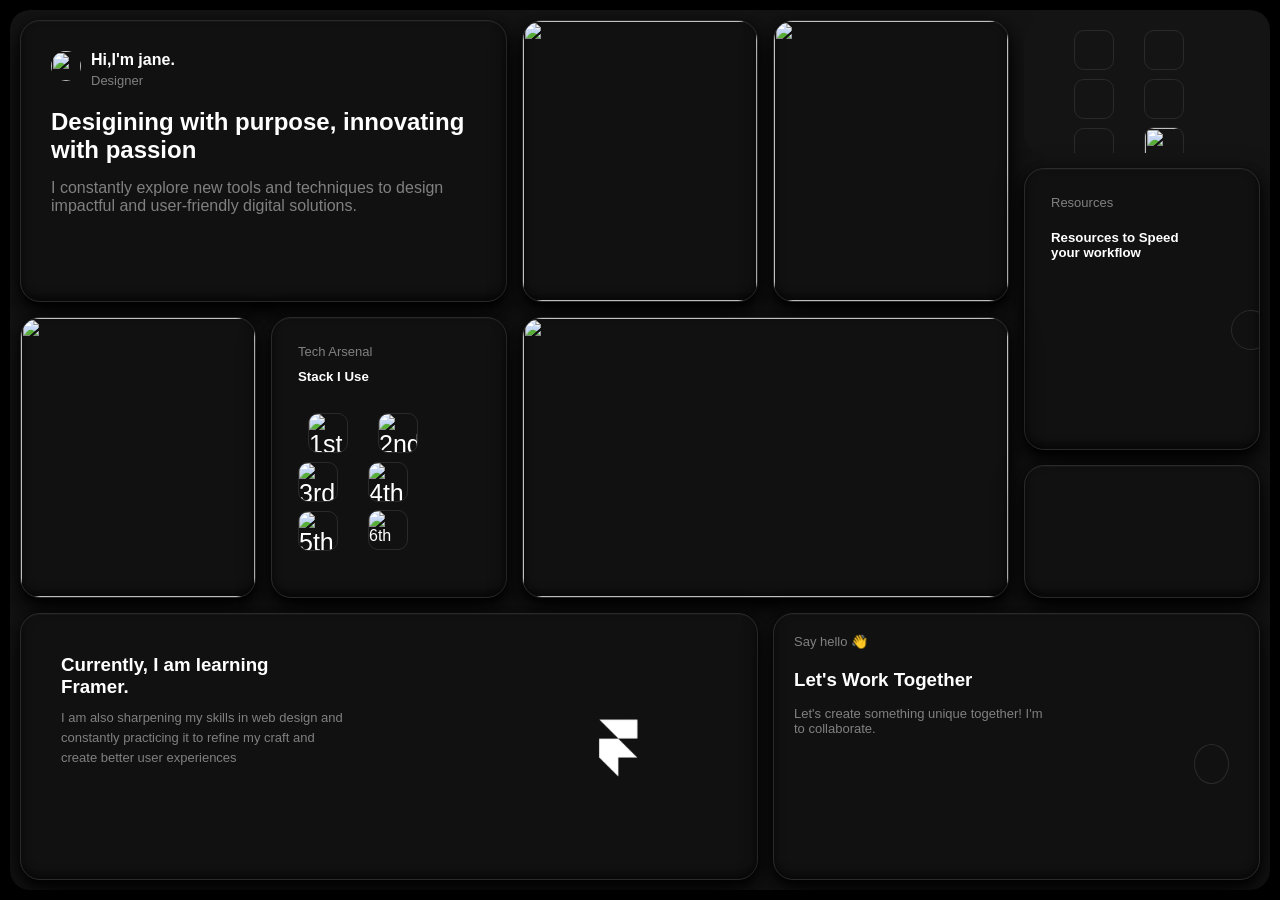
==== liveClass/assigment/assigment-4/index.html @ fc730d68 "folder name change" ====
<!DOCTYPE html>
<html lang="en">
<head>
    <meta charset="UTF-8">
    <meta name="viewport" content="width=device-width, initial-scale=1.0">
    <title>2.medium</title>
    <link rel="stylesheet" href="style.css">
    <link
  href="https://cdn.jsdelivr.net/npm/remixicon@4.9.0/fonts/remixicon.css"
  rel="stylesheet"
/>
</head>
<body style="font-family: sans-serif;">
    <main>
        <div class="tl card">
            <div class="profile">
                <img src="https://norsksertifisering.no/wp-content/uploads/2023/07/f2.webp" alt="">
                <div class="profileText">
                    <h4>Hi,I'm jane.</h4>
                    <p>Designer<p>
                </div>
            </div>
            <div class="description">    
            <h2>Desigining with purpose, innovating<h2>with passion</h2></h2>
            
            <p>I constantly explore new tools and techniques to design <br>impactful and user-friendly digital solutions.</p>
            </div>
            


        </div>

        <div class="tc1 card">
            <img src="https://cdn.dribbble.com/userupload/25286575/file/original-f24fa97e3914b7002576af3171d31a62.png?format=webp&resize=400x300&vertical=center" alt="">
        </div>
        <div class="tc2 card">
            <img src="https://cdn.dribbble.com/userupload/27260897/file/original-cc083964df11f1ac06bb533cc19a5f75.png?resize=1600x1200" alt="">
        </div>
        <div class="tr card">
            <div class="icons">
                 <i class="ri-facebook-circle-fill icon"></i>
                <i class="ri-twitter-x-line icon"></i>
                <i class="ri-instagram-line icon"></i>
                <i class="ri-linkedin-box-fill icon"></i>
                <i class="ri-global-fill icon"></i>
                <img class="" src="https://1000logos.net/wp-content/uploads/2023/01/Behance-logo-768x432.png" alt="">
            </div>
        </div>
        <div class="cr1 card">
            <p>Resources</p>
            <h5>Resources to Speed <h5> your workflow</h5></h5>
            <div class="icon"><i class="ri-arrow-right-up-line"></i></div>
        </div>

        <div class="cl1 card">
            <img src="https://norsksertifisering.no/wp-content/uploads/2023/07/f2.webp" alt="">
        </div>

        <div class="cl2 card">
            <p>Tech Arsenal</p>
            <h5>Stack I Use</h5>
                <div class="icons">
                    <img class="icon" style="margin-left: 10px;" src="https://encrypted-tbn1.gstatic.com/images?q=tbn:ANd9GcQvc5SKFxsA-s4c4y-yu1ADe1uItSavHhOPLmnWgC8n2YYBiy2h" alt="1st">
                    
                <img class="icon" src="https://encrypted-tbn1.gstatic.com/images?q=tbn:ANd9GcR63YNKGeOtmmuR9kyuzq1-YWTUOXdkwUQbgnEGLdGLKEcR5Nk2" alt="2nd">

                <img class="icon" src="https://i.ytimg.com/vi/Jow4NNx7odQ/hq720.jpg?sqp=-oaymwEhCK4FEIIDSFryq4qpAxMIARUAAAAAGAElAADIQj0AgKJD&rs=AOn4CLBySq1j42PnnneTFuilQC0xRjyWNw" alt="3rd">
                <img class="icon" src="https://encrypted-tbn1.gstatic.com/images?q=tbn:ANd9GcR63YNKGeOtmmuR9kyuzq1-YWTUOXdkwUQbgnEGLdGLKEcR5Nk2" alt="4th">
                <img class="icon" src="https://i.pinimg.com/236x/10/ab/a6/10aba6688ca821549910bae6b5b68621.jpg" alt="5th">


                <img class="" src="https://encrypted-tbn0.gstatic.com/images?q=tbn:ANd9GcQAZ-yBIvHr0vxbuaMB94x1wZh8ThI3Pe79tQ&s" alt="6th">
            </div>

        </div>
        <div class="cc card">
            <img src="https://cdn.dribbble.com/userupload/5790923/file/original-4b77d79608ff1e123afd33927dc746e2.png?crop=0x0-3201x2401&format=webp&resize=400x300&vertical=center" alt="">
        </div>
        <div class="cr2 card">
            <img src="https://encrypted-tbn0.gstatic.com/images?q=tbn:ANd9GcQ843-3A8EArBATLkUKSCNtd-Maz2FApgcAWVQMZsV4nsR9V901" alt="">
        </div>
        <div class="bl card">
            <div class="text">
                <h3>Currently, I am learning <h3 style="margin-bottom: 10px;">Framer.</h3></h3>
                <p>I am also sharpening my skills in web design and <p>constantly practicing it to refine my craft and</p> <p>create better user experiences</p> </p>
            </div>
            <div class="logo">
                <img src="/live class/assigment/assigment-4/img/Screenshot_2026-05-14_160708-removebg-preview.png" alt="there is image">
            </div>
        </div>
        <div class="br card">
            <div class="text">
                <p style="margin-bottom: 20px;">Say hello 👋</p>
                <h3 style="margin-bottom: 15px;">Let's Work Together</h3>
                <p>Let's create something unique together! I'm</p>
                <p>to collaborate.</p>
            </div>
            <div class="icon">
            <i class="ri-arrow-right-up-line"></i>
        </div>
        </div>
    </main>
</body>
</html>
---- liveClass/assigment/assigment-4/style.css ----
* {
 margin: 0%;
 padding: 0%;
box-sizing: border-box;
}
html,body {
 width: 100%;
 height: 100%;
 background: #000;
 padding: 5px;
}
main{
    height: 100%;
    width: 100%;
    background-color: #000;
    color: white;
    display: grid;
    gap: 15px;
    grid-template-columns: repeat(5, 1fr);
    grid-template-rows: repeat(4, 1fr) 2fr;
    background-color: #141414;
    border-radius: 20px;
    padding: 10px;

    grid-template-areas:
    "tl tl tc1 tc2 tr"
    "tl tl tc1 tc2 cr1"
    "cl1 cl2 cc cc cr1"
    "cl1 cl2 cc cc cr2 "
    "bl bl bl br  br"
    ;
}
.card {
  background-color: #111;
  border: 1px solid #2a2a2a;
  border-radius: 20px;
  overflow: hidden;
  box-shadow:
    0 12px 30px rgba(0, 0, 0, 0.9),
    0 4px 10px rgba(0, 0, 0, 0.7),
    inset 0 1px 0 rgba(255, 255, 255, 0.03),
    inset 0 -4px 10px rgba(0, 0, 0, 0.6);

}
.tl{
    grid-area: tl;
    padding: 30px;

}
.tl .profile{
    display: flex;
}
.profile .profileText{
    margin-left: 10px;
}
.profileText p{
    color: gray;
    font-size: small;
    margin-top: 4px;
    margin-bottom: 20px;
}
.tl img{
    height: 30px;
    width: 30px;
    border-radius: 50px;
}
.description p{
    margin-top: 15px;
    color: gray;
    font-size: medium;
}

.tc1{
    grid-area: tc1;    
}
.tc1 img{
    object-fit: cover;
    height: 100%;
    width: 100%;   
}
.tc2{
    grid-area: tc2;
       
}
.tc2 img{
    object-fit: cover;
    height: 100%;
    width: 100%;

}
.tr{
    grid-area: tr;
    border: none;
    padding: 1px;
    padding-left: 50px;
    background: #141414;
    box-shadow: none;
}

.icons{
    display: flex;
    flex-wrap: wrap;
}
.icon{
    height: 40px;
    width: 40px;
    border: 1px solid #2a2a2a;
    border-radius: 10px;
    display: flex;
    justify-content: center;
    align-items: center;
    margin-right: 30px;
    margin-top: 9px;
    font-size: 25px;
}
.tr img{
    height: 40px;
    width: 40px;
    object-fit: cover;
    border-radius: 10px;
  border: 1px solid #2a2a2a;
    margin-top: 8px;

}
.cr1{
    grid-area: cr1;
    padding: 26px;
}
.cr1 p{
    color: gray;    
   font-size: small;
   margin-bottom: 20px;
}
.cr1 .icon{
    margin-left: 180px;
    margin-top: 50px;
    border-radius: 50%;
}

.cl1{
    grid-area: cl1; 
}
.cl1 img{
    object-fit: cover;
    height: 100%;
    width: 100%;
    
}
.cl2{
    grid-area: cl2;
    padding: 26px;

}
.cl2 p{
    color: gray;
    font-size: small;
    margin-bottom: 10px;
}
.cl2 h5{
    margin-bottom: 20px;
}
.cl2 .icons{
    display: flex;
    flex-wrap: wrap;
}
.cl2 .icons .icon{
    height: 40px;
    width: 40px;
    border: 1px solid #2a2a2a;
    border-radius: 10px;
    display: flex;
    justify-content: center;
    align-items: center;
    margin-right: 30px;
    margin-top: 9px;
    
}
.cl2 img{
    height: 40px;
    width: 40px;
    object-fit: cover;
    border-radius: 10px;
  border: 1px solid #2a2a2a;
    margin-top: 8px;

}
.cc{
    grid-area: cc;
    
    
}
.cc img{
    object-fit: cover;
    width: 100%;
    height: 100%;
    
    
}
.cr2{
    grid-area: cr2;
    display: flex;
    justify-content: center;
    align-items: center;
    
}
.cr2 img{
    object-fit: cover;
}
.bl{
    grid-area: bl;
    display: flex;
    
    
}
.bl .text{
    margin: 40px 0px 0px 40px;
    width: 60%;
}
.bl .text p{
    color: gray;
    font-size: small;
    line-height: 20px;
}
.bl .logo{
    display: flex;
    width: 40%;
    justify-content: center;
    align-items: center;
}
.bl .logo img{
    height: 100px;

}

.br{
    grid-area: br;
    display: flex;
    

    
}
.br .text{
    width: 90%;
    margin: 20px;
}
.br p{
    color: gray;
    font-size: small;
}



.br .icon{
    /* width: 10%; */
    /* background: red; */
    margin-top: 130px;
    border-radius: 50%;
    }
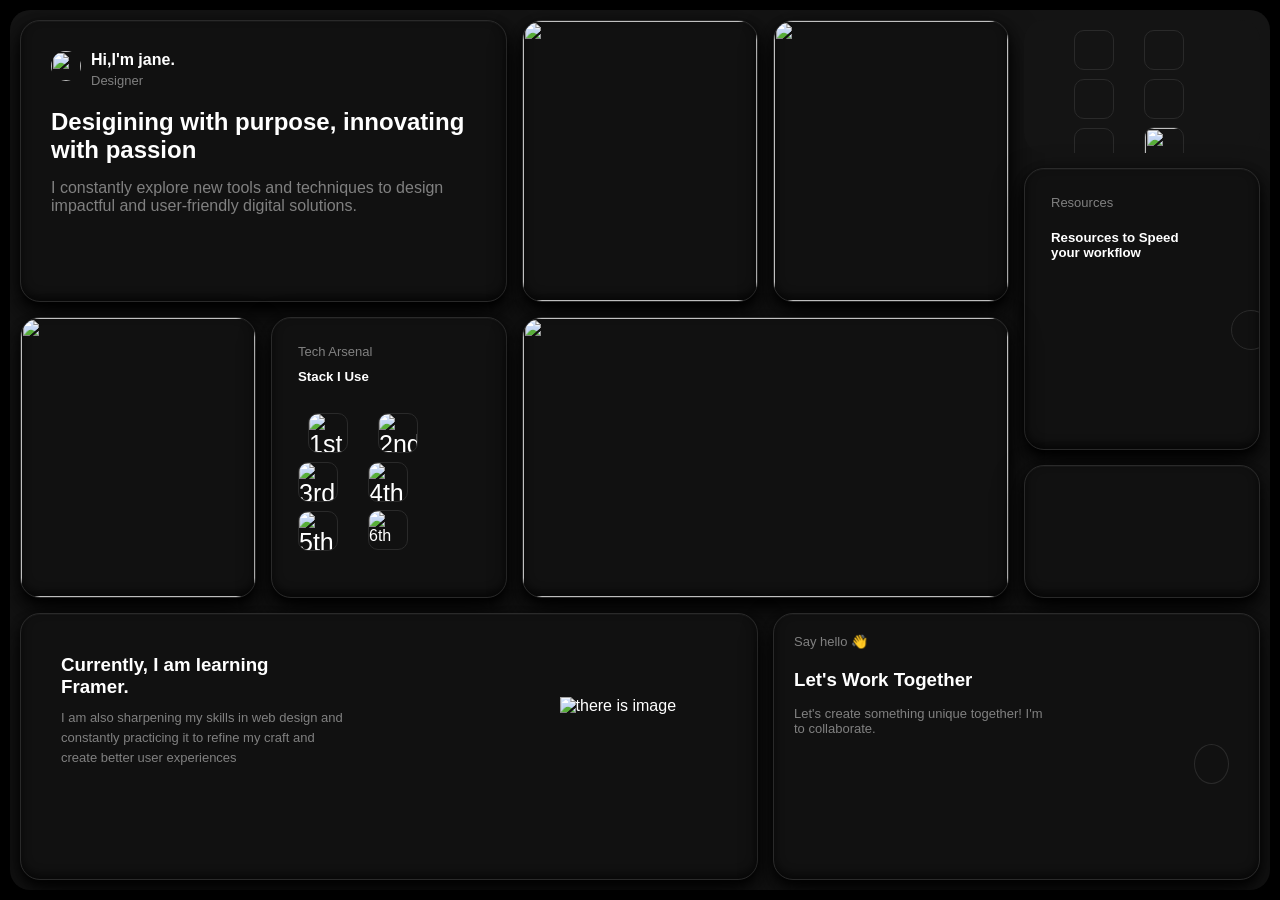
==== commit 64867863: "img erro fix" ====
--- a/liveClass/assigment/assigment-4/index.html
+++ b/liveClass/assigment/assigment-4/index.html
@@ -86,7 +86,7 @@
                 <p>I am also sharpening my skills in web design and <p>constantly practicing it to refine my craft and</p> <p>create better user experiences</p> </p>
             </div>
             <div class="logo">
-                <img src="/live class/assigment/assigment-4/img/Screenshot_2026-05-14_160708-removebg-preview.png" alt="there is image">
+                <img src="/assigment-4/img/Screenshot_2026-05-14_160708-removebg-preview.png" alt="there is image">
             </div>
         </div>
         <div class="br card">
